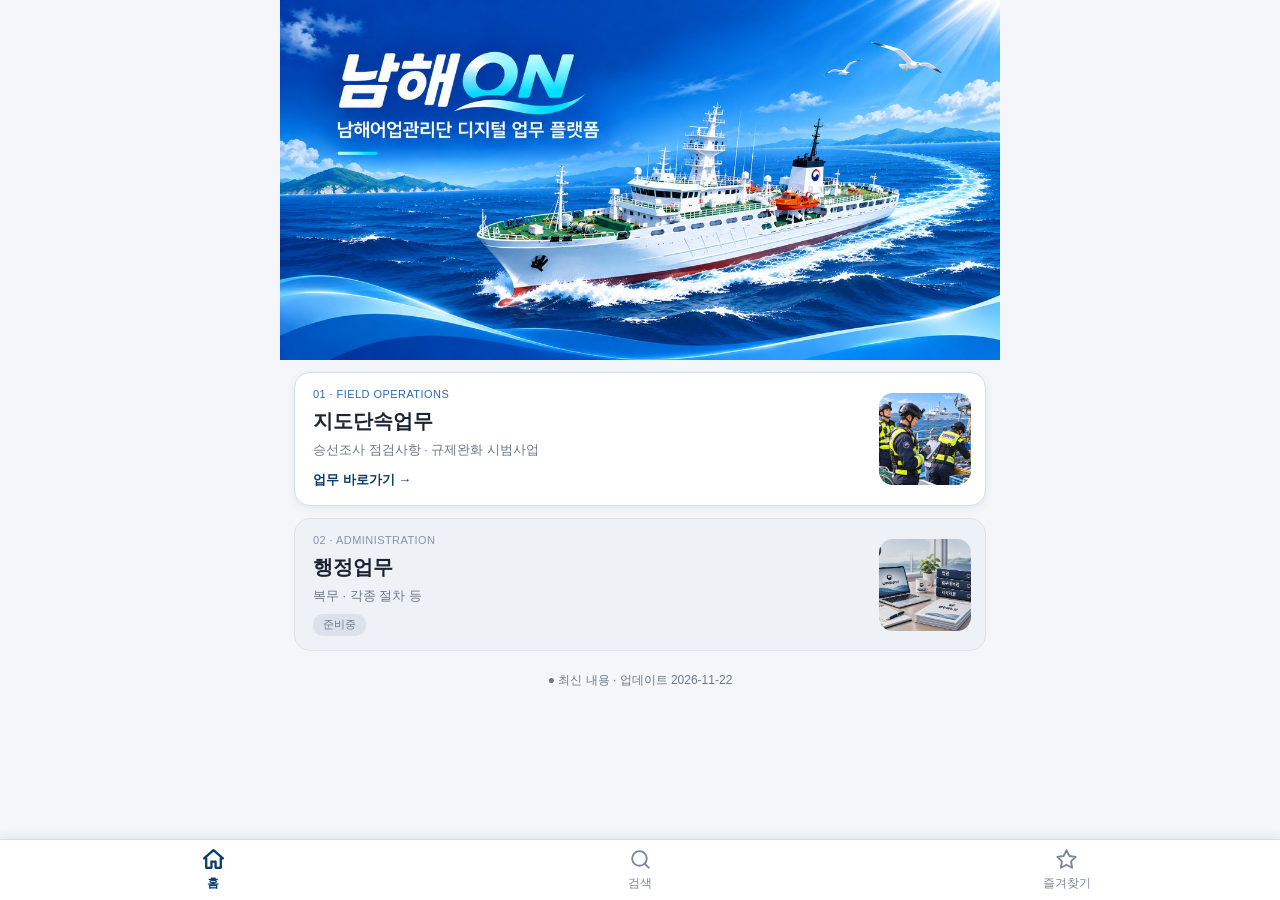
==== index.html @ 037185be "Add files via upload" ====
<!DOCTYPE html>
<html lang="ko">
<head>
<meta charset="utf-8">
<meta name="viewport" content="width=device-width,initial-scale=1,viewport-fit=cover">
<meta name="theme-color" content="#0b3d6b">
<link rel="manifest" href="manifest.json">
<link rel="icon" href="icon-192.png">
<link rel="apple-touch-icon" href="icon-192.png">
<link rel="stylesheet" href="style.css">
<title>남해온 · 남해어업관리단 디지털 업무 플랫폼</title>
</head>
<body>
<header>
  <h1>남해온 <small>남해어업관리단 디지털 업무 플랫폼</small></h1>
  <div id="status" class="status">확인 중…</div>
</header>
<main id="app"></main>
<nav id="tabbar" aria-label="하단 메뉴">
  <a href="#/" data-tab="home"><svg viewBox="0 0 24 24"><path d="M3 11l9-8 9 8M5 10v10h5v-6h4v6h5V10"/></svg><span>홈</span></a>
  <a href="#/search" data-tab="search"><svg viewBox="0 0 24 24"><circle cx="11" cy="11" r="7"/><path d="M20 20l-4-4"/></svg><span>검색</span></a>
  <a href="#/fav" data-tab="fav"><svg viewBox="0 0 24 24"><path d="M12 3l2.7 5.6 6.1.9-4.4 4.3 1 6.1L12 17l-5.4 2.9 1-6.1-4.4-4.3 6.1-.9z"/></svg><span>즐겨찾기</span></a>
</nav>
<script src="app.js"></script>
</body>
</html>
---- style.css ----
:root{--bg:#f4f6f9;--card:#fff;--pri:#0b3d6b;--txt:#1b2430;--mut:#6b7788;--line:#e1e6ee}
*{box-sizing:border-box}
body{margin:0;font-family:-apple-system,"Apple SD Gothic Neo","Malgun Gothic",sans-serif;background:var(--bg);color:var(--txt);line-height:1.6}
header{background:var(--pri);color:#fff;padding:14px 16px calc(10px);padding-top:calc(14px + env(safe-area-inset-top));position:sticky;top:0;z-index:5}
h1{font-size:17px;margin:0}
.status{font-size:12px;opacity:.85;margin-top:2px}
main{padding:12px 14px 40px;max-width:720px;margin:0 auto}
#q{width:100%;padding:12px 14px;border:1px solid var(--line);border-radius:10px;font-size:16px;margin-bottom:10px}
.chips{display:flex;gap:8px;overflow-x:auto;padding-bottom:8px;margin-bottom:4px}
.chip{flex:none;padding:7px 14px;border-radius:20px;border:1px solid var(--line);background:var(--card);font-size:14px;color:var(--txt)}
.chip.on{background:var(--pri);color:#fff;border-color:var(--pri)}
.card{display:block;background:var(--card);border:1px solid var(--line);border-radius:12px;padding:13px 14px;margin:8px 0;text-decoration:none;color:inherit}
.card b{display:block;font-size:16px}
.card small{color:var(--mut)}
.tag{display:inline-block;font-size:11px;color:var(--pri);background:#e6eef7;border-radius:6px;padding:1px 7px;margin-right:6px}
.empty{color:var(--mut);text-align:center;padding:30px 0}
.back{display:inline-block;margin:4px 0 10px;color:var(--pri);text-decoration:none;font-size:15px}
.detail{background:var(--card);border:1px solid var(--line);border-radius:12px;padding:16px}
.detail h2{font-size:19px;margin:6px 0 4px}
.law{color:var(--mut);font-size:13px;margin-bottom:12px}
.detail p{margin:6px 0}
.detail ul{margin:4px 0 8px;padding-left:20px}
.detail h3{font-size:15px;color:var(--pri);margin:14px 0 4px}
.links a{display:block;margin-top:8px;padding:11px 14px;border:1px solid var(--pri);color:var(--pri);border-radius:10px;text-decoration:none;text-align:center}
.upd{color:var(--mut);font-size:12px;margin-top:14px}

/* 어업별 화면 */
.tabs{display:flex;background:#e6ebf2;border-radius:10px;padding:3px;margin:2px 0 12px}
.tab{flex:1;border:0;background:none;padding:9px;border-radius:8px;font-size:15px;color:var(--mut)}
.tab.on{background:#fff;color:var(--pri);font-weight:700;box-shadow:0 1px 3px rgba(0,0,0,.1)}
.segs{display:flex;gap:8px;margin-bottom:6px}
.seg{flex:1;border:1px solid var(--line);background:#fff;border-radius:12px;padding:12px 4px;font-size:15px;color:var(--txt);display:flex;flex-direction:column;align-items:center;gap:2px}
.seg small{font-size:11px;color:var(--mut)}
.seg.on{background:var(--pri);border-color:var(--pri);color:#fff;font-weight:700}
.seg.on small{color:#cfe0f1}
.hint{font-size:12px;color:var(--mut);margin:10px 2px 8px}
.fgrid{display:grid;grid-template-columns:1fr 1fr;gap:8px}
.fcard{display:flex;flex-direction:column;justify-content:center;min-height:62px;padding:10px 12px;border:1px solid var(--line);background:#fff;border-radius:12px;text-decoration:none;color:inherit}
.fcard b{font-size:15px}
.fcard small{font-size:11px;color:var(--mut)}
a.fcard{border-color:var(--pri);box-shadow:0 1px 3px rgba(11,61,107,.12)}
a.fcard b{color:var(--pri)}
.fcard.off{opacity:.5;background:#eef1f5}
.roles{list-style:none;margin:10px 0 0;padding:0}
.roles li{padding:8px 10px;background:#f1f6fb;border-radius:8px;margin-bottom:6px;font-size:14px}
.roles b{color:var(--pri);margin-right:4px}
.sec{font-size:16px;margin:20px 2px 8px;color:var(--txt)}
figure{margin:0 0 10px;background:#fff;border:1px solid var(--line);border-radius:12px;overflow:hidden}
figure img{display:block;width:100%;height:auto}
figcaption{font-size:12px;color:var(--mut);padding:8px 12px}
.chk{display:flex;gap:10px;background:#fff;border:1px solid var(--line);border-radius:12px;padding:14px;margin-bottom:10px}
.num{flex:none;width:26px;height:26px;border-radius:50%;background:var(--pri);color:#fff;font-weight:700;font-size:14px;display:flex;align-items:center;justify-content:center;margin-top:1px}
.cbody{flex:1;min-width:0}
.lbl{display:inline-block;font-size:11px;font-weight:700;color:var(--mut);letter-spacing:.02em;margin:0 0 3px}
.cbody .lbl:not(:first-child){margin-top:12px;display:block}
.ctext{font-size:16px;font-weight:700;line-height:1.45}
.cbody ul{margin:8px 0 0;padding-left:18px;font-size:14px}
.cnote{margin-top:8px;font-size:13px;color:#46536a;background:#f4f6f9;border-radius:8px;padding:8px 10px}
.lawchip{display:inline-block;font-size:13px;color:var(--pri);background:#e6eef7;border-radius:8px;padding:5px 10px;line-height:1.4}
.tw{overflow-x:auto;margin-top:10px}
table{border-collapse:collapse;width:100%;font-size:13px}
th{white-space:nowrap;background:#e6eef7;color:var(--pri);font-weight:700}
th,td{border:1px solid var(--line);padding:7px 8px;text-align:center;vertical-align:middle}
.lb{position:fixed;inset:0;background:rgba(0,0,0,.92);z-index:40;display:flex;flex-direction:column}
.lbbar{color:#fff;text-align:right;padding:calc(12px + env(safe-area-inset-top)) 16px 10px;font-size:15px}
.lbin{flex:1;overflow:auto;-webkit-overflow-scrolling:touch}
.lbin img{width:100%;height:auto;display:block}
.lbin img.big{width:220%;max-width:none}

a.lawchip{text-decoration:none;display:block;width:fit-content;max-width:100%;margin-bottom:4px}
a.lawchip span{font-size:12px}
a.lawchip:active{background:#cfe0f1}
.lawinline{color:var(--pri);text-decoration:underline}

button.lawchip{font:inherit;font-size:13px;text-align:left;border:0;display:block;width:fit-content;max-width:100%;margin-bottom:4px;cursor:pointer;color:var(--pri);background:#e6eef7;border-radius:8px;padding:5px 10px;line-height:1.4}
button.lawchip span,a.lawchip span{font-size:11px;font-weight:700;background:var(--pri);color:#fff;border-radius:6px;padding:1px 6px;margin-left:4px;white-space:nowrap}
button.lawchip:active{background:#cfe0f1}
.lawold{margin-top:6px;font-size:12px;color:var(--mut)}
.lawwarn{margin-top:6px;font-size:13px;color:#8a4b00;background:#fff4e0;border:1px solid #f0d9a8;border-radius:8px;padding:8px 10px}
.sheetbg{position:fixed;inset:0;background:rgba(0,0,0,.45);z-index:30;display:flex;align-items:flex-end;justify-content:center}
.sheet{background:#fff;width:100%;max-width:720px;max-height:82vh;border-radius:18px 18px 0 0;display:flex;flex-direction:column;padding:14px 16px calc(14px + env(safe-area-inset-bottom))}
.shead{display:flex;gap:10px;align-items:flex-start;justify-content:space-between}
.shead b{font-size:16px;line-height:1.4}
.sx{flex:none;border:0;background:#eef1f5;border-radius:50%;width:30px;height:30px;font-size:14px}
.smeta{font-size:12px;color:var(--mut);margin:4px 0 8px}
.sbody{overflow:auto;flex:1;font-size:15px;line-height:1.7;border-top:1px solid var(--line);padding-top:8px}
.sbody p{margin:0 0 6px}
.sbody .ho{padding-left:14px;color:#46536a}
.sbody .hl{background:#fff6cc;border-radius:6px;padding:2px 6px;margin-left:-6px;margin-right:-6px}
.snote{font-size:12px;color:#8a4b00;margin:8px 0 0}
.sorig{display:block;text-align:center;margin-top:10px;padding:11px;border:1px solid var(--pri);border-radius:10px;color:var(--pri);text-decoration:none}

/* 트리 탐색 */
.crumb{font-size:13px;color:var(--mut);margin:2px 0 10px;line-height:1.8}
.crumb a{color:var(--pri);text-decoration:none}
.crumb i{font-style:normal;margin:0 2px;color:#b0b9c6}
.ptitle{font-size:20px;margin:4px 0 2px}
.pdesc{font-size:13px;color:var(--mut);margin-bottom:12px}
.ncard{display:flex;align-items:center;gap:10px;background:#fff;border:1px solid var(--line);border-radius:14px;padding:15px 14px;margin:9px 0;text-decoration:none;color:inherit}
a.ncard{border-color:#c9d6e6;box-shadow:0 1px 3px rgba(11,61,107,.08)}
.ncard .nt{flex:1;min-width:0}
.ncard b{display:block;font-size:17px}
.ncard small{display:block;color:var(--mut);font-size:12.5px;margin-top:2px}
.ncard .stxt{color:#8a4b00}
.ncard .arrow{font-size:22px;color:var(--pri)}
.ncard .cnt{font-size:11px;color:var(--pri);background:#e6eef7;border-radius:10px;padding:2px 8px}
.ncard .soon{font-size:11px;color:var(--mut);background:#e3e8ef;border-radius:10px;padding:2px 8px}
.ncard.off{opacity:.6;background:#eef1f5}

/* 홈 화면 */
body.home header{display:none}
body{padding-bottom:calc(64px + env(safe-area-inset-bottom))}
header h1 small{display:block;font-size:11px;font-weight:400;color:#b9d2ea;margin-top:1px}
.hero{margin:-12px -14px 0;background:#0b3d6b;padding-top:env(safe-area-inset-top)}
.hero img{display:block;width:100%;height:auto;aspect-ratio:2/1;object-fit:cover}
.bigcard{display:flex;align-items:center;gap:12px;background:#fff;border:1px solid #d5dfec;border-radius:16px;margin:12px 0;padding:14px 14px 14px 18px;text-decoration:none;color:inherit;box-shadow:0 2px 8px rgba(11,61,107,.07)}
.bigcard .nt{flex:1;min-width:0}
.bigcard .eb{font-size:11px;letter-spacing:.04em;color:#2b6cb0;margin:0}
.bigcard b{display:block;font-size:20px;margin:2px 0 4px}
.bigcard small{display:block;color:var(--mut);font-size:13px;line-height:1.45}
.bigcard .go{display:inline-block;margin-top:10px;font-size:13px;font-weight:700;color:var(--pri)}
.bigcard .soon{display:inline-block;margin-top:8px;font-size:11px;color:var(--mut);background:#dbe2ec;border-radius:10px;padding:2px 10px}
.bigcard .thumb{flex:none;width:92px;height:92px;border-radius:14px;object-fit:cover}
.bigcard[href] .thumb{object-position:35% 40%}
.bigcard.off{background:#eef1f5;border-color:#dde3eb;box-shadow:none}
.bigcard.off .eb{color:#8794a6}
.bigcard.off .thumb{filter:saturate(.4) brightness(.92);object-position:50% 85%}
.bigcard:active{transform:scale(.99)}
.hfoot{text-align:center;font-size:12px;color:var(--mut);padding:8px 0}

/* 하단 탭바 */
#tabbar{position:fixed;left:0;right:0;bottom:0;z-index:10;display:flex;background:#fff;border-top:1px solid #d5dce6;padding-bottom:env(safe-area-inset-bottom);box-shadow:0 -2px 10px rgba(11,61,107,.08)}
#tabbar a{flex:1;display:flex;flex-direction:column;align-items:center;justify-content:center;gap:2px;height:60px;color:#7b8798;text-decoration:none;font-size:11.5px;-webkit-tap-highlight-color:transparent}
#tabbar svg{width:25px;height:25px;fill:none;stroke:currentColor;stroke-width:1.8;stroke-linecap:round;stroke-linejoin:round}
#tabbar a.on{color:var(--pri);font-weight:700}
#tabbar a.on svg{stroke-width:2.2}

/* 즐겨찾기 별 */
.star{margin:4px 0 8px;border:1px solid #c9d6e6;background:#fff;color:#51607a;border-radius:18px;padding:6px 14px;font-size:14px}
.star.on{background:#fff6d9;border-color:#e9b949;color:#8a5a00}
.home #q{display:none}
.bigcard[href] .art img{object-position:50% 40%}.bigcard.off .art img{object-position:50% 85%}

.lawrow{display:flex;flex-wrap:wrap;gap:6px;margin-bottom:6px}
.lawrow .lawchip,.lawrow a.lawchip,.lawrow button.lawchip{display:inline-block;margin:0}
button.lawchip.bp{background:#e3f1e8;color:#1d5c37}
button.lawchip.bp span{background:#1d5c37}
.lawinfo{margin-top:6px;font-size:13px;color:#1d4d7a;background:#eaf3fc;border:1px solid #c6dcf2;border-radius:8px;padding:8px 10px}
.addtag{font-style:normal;font-size:11px;font-weight:700;color:#8a5a00;background:#fff3cf;border-radius:8px;padding:1px 7px;margin-left:6px;vertical-align:1px}
.shead b small{font-weight:400;font-size:13px;color:#46536a}
.bpbody figure{margin:0 0 10px}
.bpbody img{width:100%;height:auto;display:block;border:1px solid var(--line);border-radius:6px;background:#fff}
.bpbody figcaption{font-size:11px;color:var(--mut);text-align:right;margin-top:2px}
.sheet{max-height:88vh}

figure .lawrow{padding:6px 10px 8px}
.chk figure{margin:8px 0}

.mapref{background:#fff;border:1px solid var(--line);border-radius:12px;padding:10px 12px;margin:0 0 8px}
.mapref .mcap{font-weight:600;margin-bottom:6px}
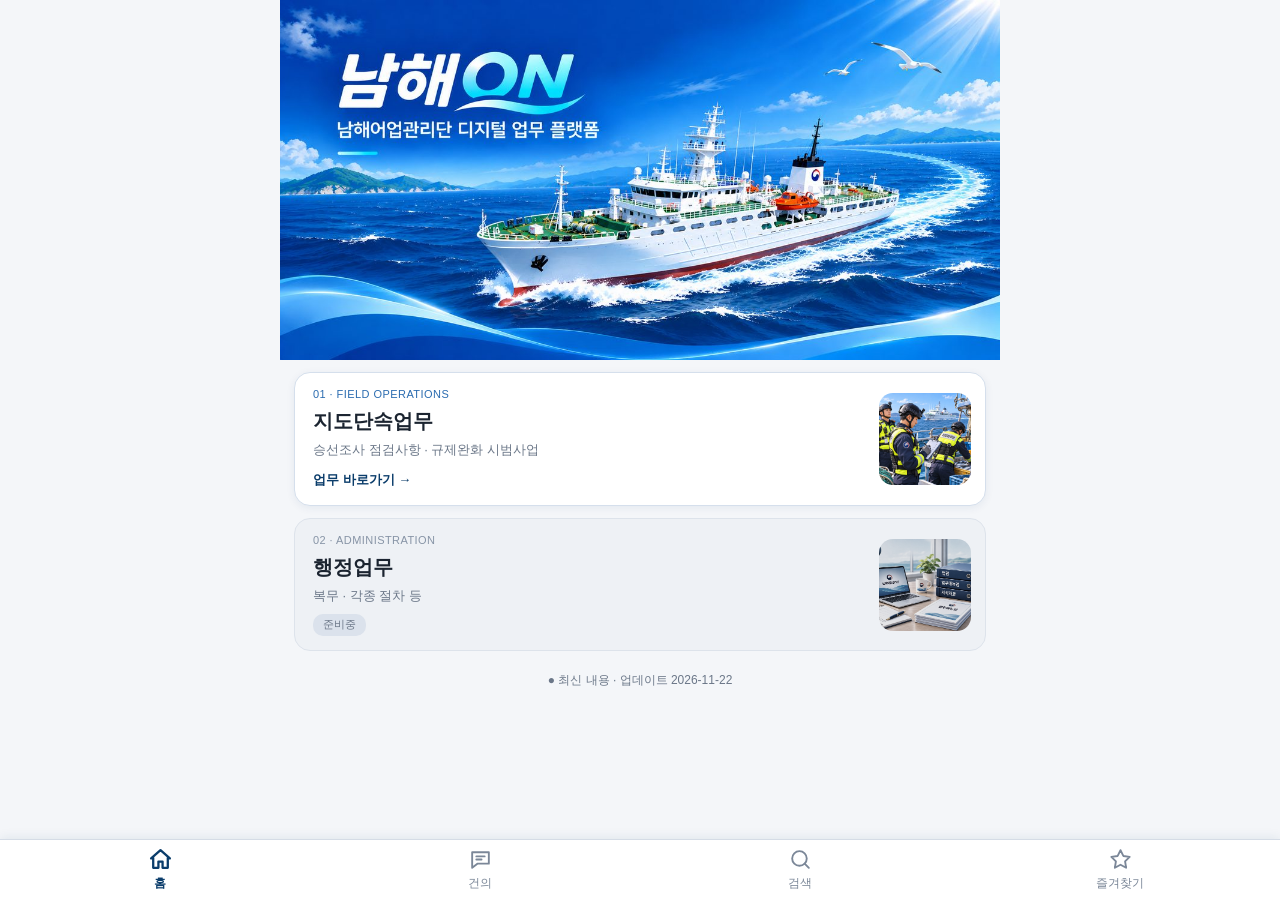
==== commit b58f5f0b: "Add files via upload" ====
--- a/index.html
+++ b/index.html
@@ -18,9 +18,12 @@
 <main id="app"></main>
 <nav id="tabbar" aria-label="하단 메뉴">
   <a href="#/" data-tab="home"><svg viewBox="0 0 24 24"><path d="M3 11l9-8 9 8M5 10v10h5v-6h4v6h5V10"/></svg><span>홈</span></a>
+  <a href="#/board" data-tab="board"><svg viewBox="0 0 24 24"><path d="M4 5h16v11H9l-5 4z"/><path d="M8 9h8M8 12h5"/></svg><span>건의</span></a>
   <a href="#/search" data-tab="search"><svg viewBox="0 0 24 24"><circle cx="11" cy="11" r="7"/><path d="M20 20l-4-4"/></svg><span>검색</span></a>
   <a href="#/fav" data-tab="fav"><svg viewBox="0 0 24 24"><path d="M12 3l2.7 5.6 6.1.9-4.4 4.3 1 6.1L12 17l-5.4 2.9 1-6.1-4.4-4.3 6.1-.9z"/></svg><span>즐겨찾기</span></a>
 </nav>
+<script src="board-config.js"></script>
 <script src="app.js"></script>
+<script src="board.js"></script>
 </body>
 </html>
--- a/style.css
+++ b/style.css
@@ -158,3 +158,27 @@
 
 .mapref{background:#fff;border:1px solid var(--line);border-radius:12px;padding:10px 12px;margin:0 0 8px}
 .mapref .mcap{font-weight:600;margin-bottom:6px}
+
+/* 건의 게시판 */
+.reportbtn{display:block;margin:18px 12px 8px;padding:13px;text-align:center;border:1.5px dashed var(--pri);border-radius:12px;color:var(--pri);font-weight:700;text-decoration:none;font-size:14px}
+.bhead{display:flex;gap:8px;margin:4px 0 8px}
+.bwrite{flex:1;text-align:center;background:var(--pri);color:#fff;padding:12px;border-radius:12px;font-weight:700;text-decoration:none}
+.brefresh{border:1px solid #cfd8e3;background:#fff;border-radius:12px;padding:0 14px;font-size:13px;color:#456}
+.bnote{font-size:12px;color:#8a5a00;background:#fff6e0;border-radius:8px;padding:8px 10px;margin:6px 0}
+.bpend{font-size:12.5px;color:#456;background:#eef3f9;border-radius:8px;padding:8px 10px;margin:6px 0}
+.bchips{display:flex;gap:6px;overflow-x:auto;padding:4px 0 8px}
+.bchip{flex:none;border:1px solid #cfd8e3;background:#fff;border-radius:16px;padding:6px 12px;font-size:13px;color:#456}
+.bchip.on{background:var(--pri);border-color:var(--pri);color:#fff}
+.bitem{background:#fff;border:1px solid #e1e7ef;border-radius:12px;margin:8px 0;padding:0 12px}
+.bitem summary{list-style:none;cursor:pointer;padding:11px 0;display:flex;flex-direction:column;gap:3px}
+.bitem summary::-webkit-details-marker{display:none}
+.bitem summary b{font-size:15px;line-height:1.35}.bitem summary small{color:#7b8798;font-size:12px}
+.bst{align-self:flex-start;font-size:11px;font-weight:700;border-radius:10px;padding:2px 8px;background:#e8edf3;color:#456}
+.bst.s-검토중{background:#fff1cc;color:#8a5a00}.bst.s-반영완료,.bst.s-답변완료{background:#dff3e4;color:#17692f}
+.bbody{padding:2px 0 10px;font-size:14px;line-height:1.6;border-top:1px solid #eef1f5;padding-top:10px}
+.breply{margin:0 0 12px;background:#eef6ff;border-radius:8px;padding:10px;font-size:14px;line-height:1.55}
+.bform label{display:block;margin:12px 0;font-size:13px;font-weight:700;color:#345}
+.bform input,.bform select,.bform textarea{display:block;width:100%;box-sizing:border-box;margin-top:5px;padding:11px;border:1px solid #cfd8e3;border-radius:10px;font:inherit;font-weight:400;background:#fff}
+.bref{font-size:13px;background:#eef3f9;border-radius:8px;padding:8px 10px}
+.bsubmit{background:var(--pri);color:#fff;border:0;border-radius:12px;padding:13px 28px;font-weight:700;font-size:15px;margin-top:8px}
+.bsubmit:disabled{opacity:.5}.bcancel{margin-left:12px;color:#678;font-size:14px}
